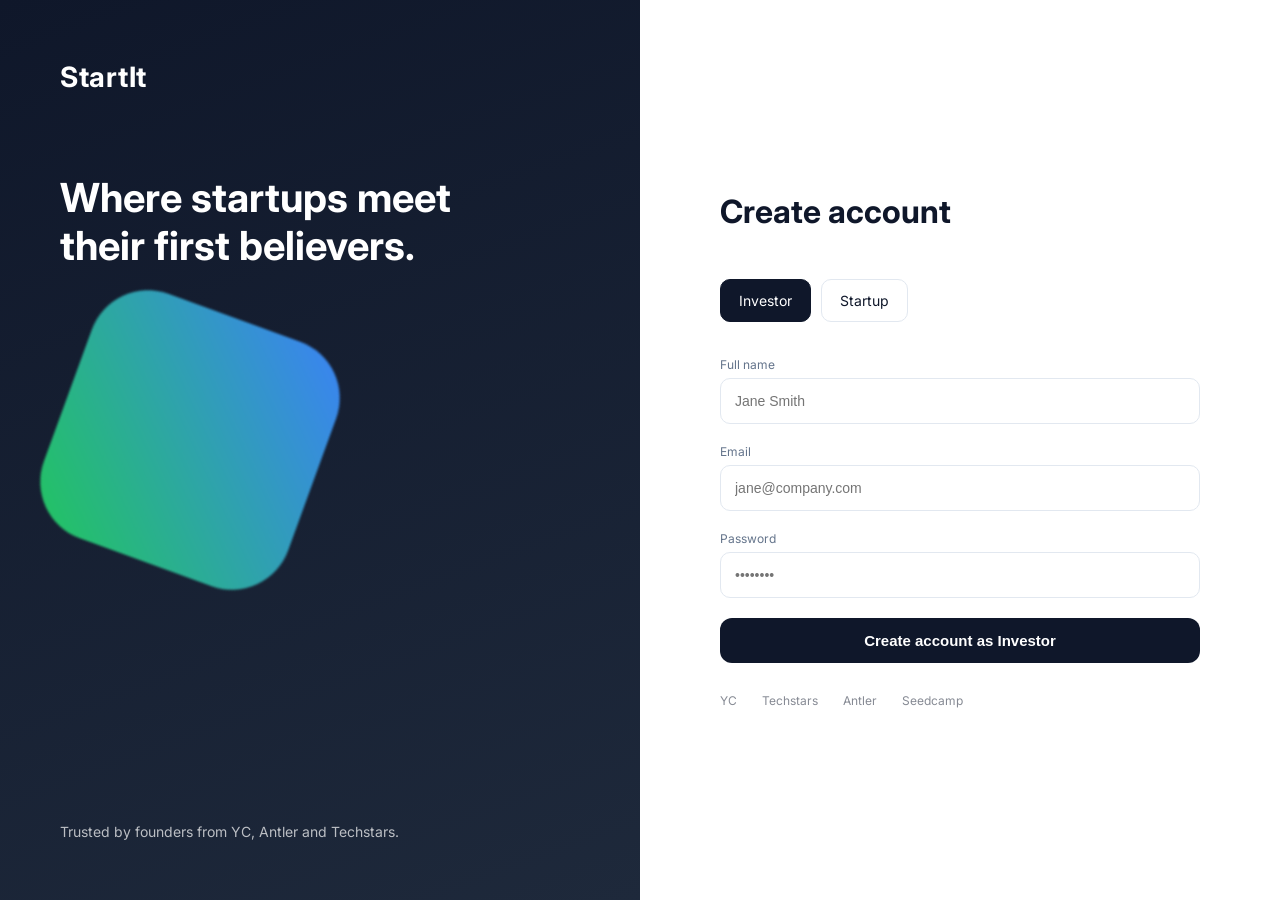
==== public/pages/register .html @ acb900f2 "move: login+sign up pages to public/pages" ====
<!DOCTYPE html>
<html lang="en">
<head>
<meta charset="UTF-8">
<meta name="viewport" content="width=device-width, initial-scale=1.0">
<title>StartIt - Sign up</title>

<link href="https://fonts.googleapis.com/css2?family=Inter:wght@300;400;500;600;700&display=swap" rel="stylesheet">
<link rel="stylesheet" href="https://cdnjs.cloudflare.com/ajax/libs/font-awesome/6.4.0/css/all.min.css">

<style>
*{box-sizing:border-box}
body{
margin:0;
font-family:Inter;
background:#f3f6fb;
color:#0f172a;
}


.wrapper{
display:grid;
grid-template-columns: 1fr 1fr;
min-height:100vh;
}


.left{
background:linear-gradient(160deg,#0f172a,#1e293b);
color:white;
padding:60px;
display:flex;
flex-direction:column;
justify-content:space-between;
}

.logo{
font-size:28px;
font-weight:700;
letter-spacing:.5px;
}

.big-text{
font-size:40px;
font-weight:700;
line-height:1.2;
max-width:420px;
margin-top:80px;
}

.quote{
opacity:.7;
font-size:14px;
max-width:380px;
}


.shape{
width:260px;height:260px;
background:linear-gradient(45deg,#22c55e,#3b82f6);
border-radius:60px;
transform:rotate(20deg);
margin-top:40px;
filter:blur(1px);
}


.right{
background:#ffffff;
padding:60px 80px;
display:flex;
flex-direction:column;
justify-content:center;
}

.step{
font-size:12px;
color:#64748b;
margin-bottom:20px;
}

h1{
margin:0;
font-size:32px;
margin-bottom: 3rem;
}

.subtitle{
color:#64748b;
margin-bottom:40px;
}

.roles{
display:flex;
gap:10px;
margin-bottom:35px;
}

.role{
padding:12px 18px;
border:1px solid #e2e8f0;
border-radius:10px;
cursor:pointer;
font-size:14px;
transition:.2s;
}

.role.active{
background:#0f172a;
color:white;
border-color:#0f172a;
}

label{
font-size:12px;
color:#64748b;
display:block;
margin-bottom:6px;
}

input{
width:100%;
padding:14px;
border-radius:10px;
border:1px solid #e2e8f0;
margin-bottom:20px;
font-size:14px;
}

button{
width:100%;
padding:14px;
background:#0f172a;
color:white;
border:none;
border-radius:12px;
font-weight:600;
font-size:15px;
cursor:pointer;
}


.logos{
display:flex;
gap:25px;
margin-top:30px;
opacity:.5;
font-size:12px;
}


@media(max-width:900px){
.wrapper{grid-template-columns:1fr}
.left{display:none}
.right{padding:40px}
}
</style>
</head>

<body>

<div class="wrapper">


<div class="left">
<div>
<div class="logo">StartIt</div>
<div class="big-text">
Where startups meet
their first believers.
</div>
<div class="shape"></div>
</div>

<div class="quote">
Trusted by founders from YC, Antler and Techstars.
</div>
</div>


<div class="right">


<h1 >Create account</h1>


<div class="roles">
<div class="role active" onclick="selectRole(this)">Investor</div>
<div class="role" onclick="selectRole(this)">Startup</div>
</div>

<label>Full name</label>
<input placeholder="Jane Smith">

<label>Email</label>
<input class="place" placeholder="jane@company.com">

<label>Password</label>
<input type="password" placeholder="••••••••">

<button>Create account as Investor</button>

<div class="logos">
<span>YC</span>
<span>Techstars</span>
<span>Antler</span>
<span>Seedcamp</span>
</div>

</div>
</div>

<script>
    let place=document.querySelector("button")
    let base="Create account"
function selectRole(el){
document.querySelectorAll('.role').forEach(r=>r.classList.remove('active'))
el.classList.add('active')
if(el.innerHTML=="Investor"){
place.innerHTML= base +" as Investor";
}
else{
  place.innerHTML= base + " as Startup";  
}

}
</script>

</body>
</html>
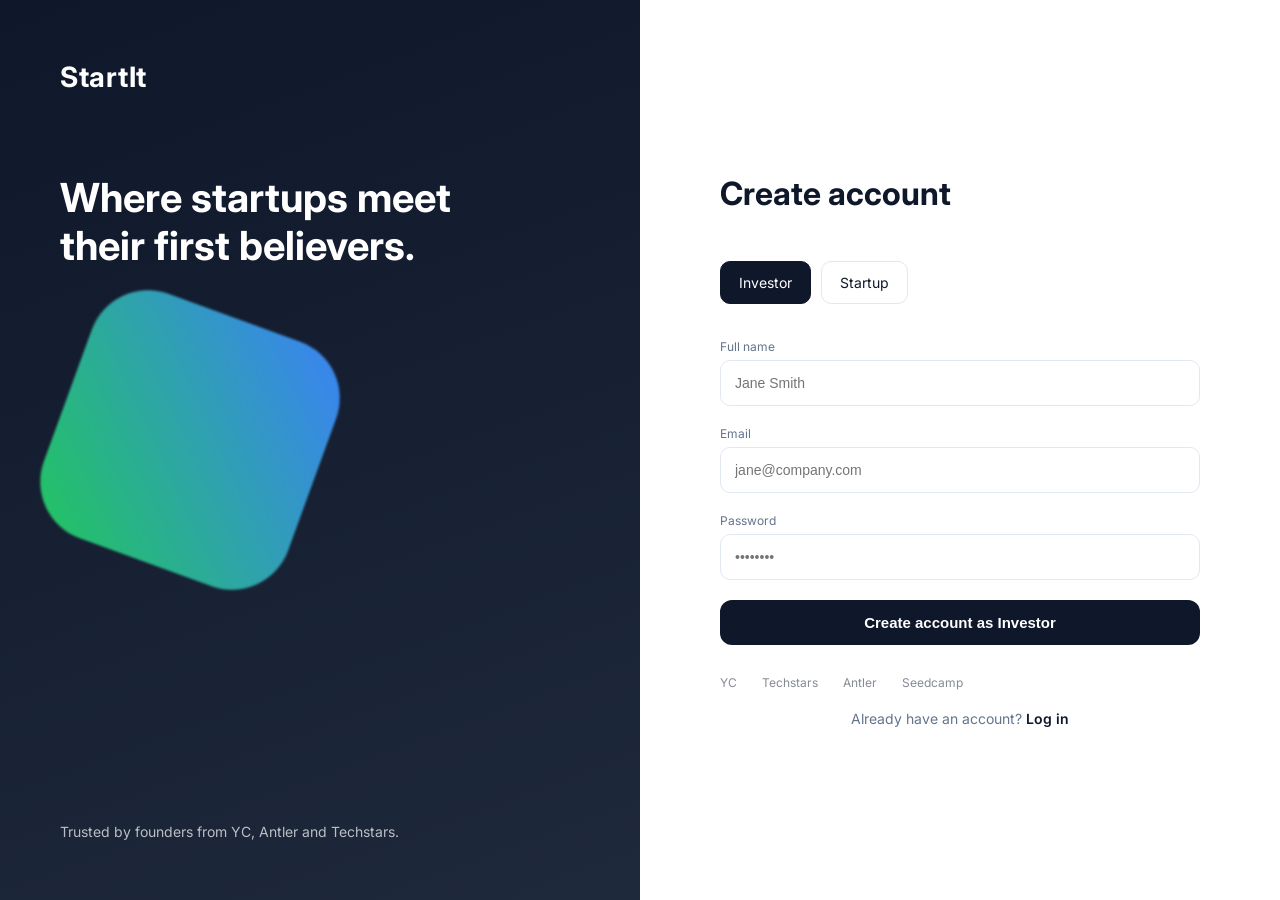
==== commit 9b39ebb6: "Refactor registration page HTML and CSS styles" ====
--- a/public/pages/register .html
+++ b/public/pages/register .html
@@ -17,13 +17,11 @@
 color:#0f172a;
 }
 
-
 .wrapper{
 display:grid;
 grid-template-columns: 1fr 1fr;
 min-height:100vh;
 }
-
 
 .left{
 background:linear-gradient(160deg,#0f172a,#1e293b);
@@ -54,7 +52,6 @@
 max-width:380px;
 }
 
-
 .shape{
 width:260px;height:260px;
 background:linear-gradient(45deg,#22c55e,#3b82f6);
@@ -64,7 +61,6 @@
 filter:blur(1px);
 }
 
-
 .right{
 background:#ffffff;
 padding:60px 80px;
@@ -73,21 +69,10 @@
 justify-content:center;
 }
 
-.step{
-font-size:12px;
-color:#64748b;
-margin-bottom:20px;
-}
-
 h1{
 margin:0;
 font-size:32px;
 margin-bottom: 3rem;
-}
-
-.subtitle{
-color:#64748b;
-margin-bottom:40px;
 }
 
 .roles{
@@ -125,9 +110,15 @@
 border:1px solid #e2e8f0;
 margin-bottom:20px;
 font-size:14px;
-}
-
-button{
+outline:none;
+transition:border-color .2s;
+}
+
+input:focus{
+border-color:#0f172a;
+}
+
+button[type="submit"]{
 width:100%;
 padding:14px;
 background:#0f172a;
@@ -137,8 +128,17 @@
 font-weight:600;
 font-size:15px;
 cursor:pointer;
-}
-
+transition:.2s;
+}
+
+button[type="submit"]:hover{
+background:#1e293b;
+}
+
+button[type="submit"]:disabled{
+opacity:0.6;
+cursor:not-allowed;
+}
 
 .logos{
 display:flex;
@@ -148,6 +148,44 @@
 font-size:12px;
 }
 
+.alert{
+padding:12px 16px;
+border-radius:10px;
+margin-bottom:16px;
+font-size:14px;
+display:none;
+}
+
+.alert.success{
+background:#dcfce7;
+color:#166534;
+border:1px solid #bbf7d0;
+display:block;
+}
+
+.alert.error{
+background:#fef2f2;
+color:#991b1b;
+border:1px solid #fecaca;
+display:block;
+}
+
+.login-link{
+text-align:center;
+margin-top:20px;
+font-size:14px;
+color:#64748b;
+}
+
+.login-link a{
+color:#0f172a;
+font-weight:600;
+text-decoration:none;
+}
+
+.login-link a:hover{
+text-decoration:underline;
+}
 
 @media(max-width:900px){
 .wrapper{grid-template-columns:1fr}
@@ -160,7 +198,6 @@
 <body>
 
 <div class="wrapper">
-
 
 <div class="left">
 <div>
@@ -171,34 +208,35 @@
 </div>
 <div class="shape"></div>
 </div>
-
 <div class="quote">
 Trusted by founders from YC, Antler and Techstars.
 </div>
 </div>
 
-
 <div class="right">
-
-
-<h1 >Create account</h1>
-
+<h1>Create account</h1>
+
+<div id="alert" class="alert"></div>
 
 <div class="roles">
 <div class="role active" onclick="selectRole(this)">Investor</div>
 <div class="role" onclick="selectRole(this)">Startup</div>
 </div>
 
+<form id="registerForm" onsubmit="handleRegister(event)">
+<input type="hidden" id="roleInput" value="investor">
+
 <label>Full name</label>
-<input placeholder="Jane Smith">
+<input type="text" id="fullname" placeholder="Jane Smith" required>
 
 <label>Email</label>
-<input class="place" placeholder="jane@company.com">
+<input type="email" id="email" placeholder="jane@company.com" required>
 
 <label>Password</label>
-<input type="password" placeholder="••••••••">
-
-<button>Create account as Investor</button>
+<input type="password" id="password" placeholder="••••••••" required>
+
+<button type="submit" id="submitBtn">Create account as Investor</button>
+</form>
 
 <div class="logos">
 <span>YC</span>
@@ -207,24 +245,81 @@
 <span>Seedcamp</span>
 </div>
 
+<div class="login-link">
+Already have an account? <a href="login.html">Log in</a>
+</div>
 </div>
 </div>
 
 <script>
-    let place=document.querySelector("button")
-    let base="Create account"
-function selectRole(el){
-document.querySelectorAll('.role').forEach(r=>r.classList.remove('active'))
-el.classList.add('active')
-if(el.innerHTML=="Investor"){
-place.innerHTML= base +" as Investor";
-}
-else{
-  place.innerHTML= base + " as Startup";  
-}
-
+const API_BASE = 'https://dev-storage-c.pantheonsite.io/collab/domdom/api';
+let currentRole = 'investor';
+
+function selectRole(el) {
+    document.querySelectorAll('.role').forEach(r => r.classList.remove('active'));
+    el.classList.add('active');
+    currentRole = el.innerHTML.toLowerCase();
+    document.getElementById('roleInput').value = currentRole;
+    document.getElementById('submitBtn').textContent =
+        'Create account as ' + el.innerHTML;
+}
+
+function showAlert(message, type) {
+    const alert = document.getElementById('alert');
+    alert.textContent = message;
+    alert.className = 'alert ' + type;
+}
+
+function hideAlert() {
+    const alert = document.getElementById('alert');
+    alert.className = 'alert';
+}
+
+async function handleRegister(e) {
+    e.preventDefault();
+    hideAlert();
+
+    const fullname = document.getElementById('fullname').value.trim();
+    const email    = document.getElementById('email').value.trim();
+    const password = document.getElementById('password').value;
+    const role     = document.getElementById('roleInput').value;
+    const btn      = document.getElementById('submitBtn');
+
+    if (!fullname || !email || !password) {
+        showAlert('Please fill in all fields.', 'error');
+        return;
+    }
+
+    btn.disabled = true;
+    btn.textContent = 'Creating account...';
+
+    try {
+        const response = await fetch(API_BASE + '/register.php', {
+            method: 'POST',
+            headers: { 'Content-Type': 'application/json' },
+            body: JSON.stringify({ fullname, email, password, role })
+        });
+
+        const data = await response.json();
+
+        if (data.success) {
+            showAlert('Account created successfully! Redirecting to login...', 'success');
+            localStorage.setItem('registered_email', email);
+            setTimeout(() => {
+                window.location.href = 'login.html';
+            }, 2000);
+        } else {
+            showAlert(data.message || 'Registration failed. Please try again.', 'error');
+            btn.disabled = false;
+            btn.textContent = 'Create account as ' + (role === 'investor' ? 'Investor' : 'Startup');
+        }
+    } catch (err) {
+        showAlert('Connection error. Please check your internet and try again.', 'error');
+        btn.disabled = false;
+        btn.textContent = 'Create account as ' + (role === 'investor' ? 'Investor' : 'Startup');
+    }
 }
 </script>
 
 </body>
-</html>+</html>
